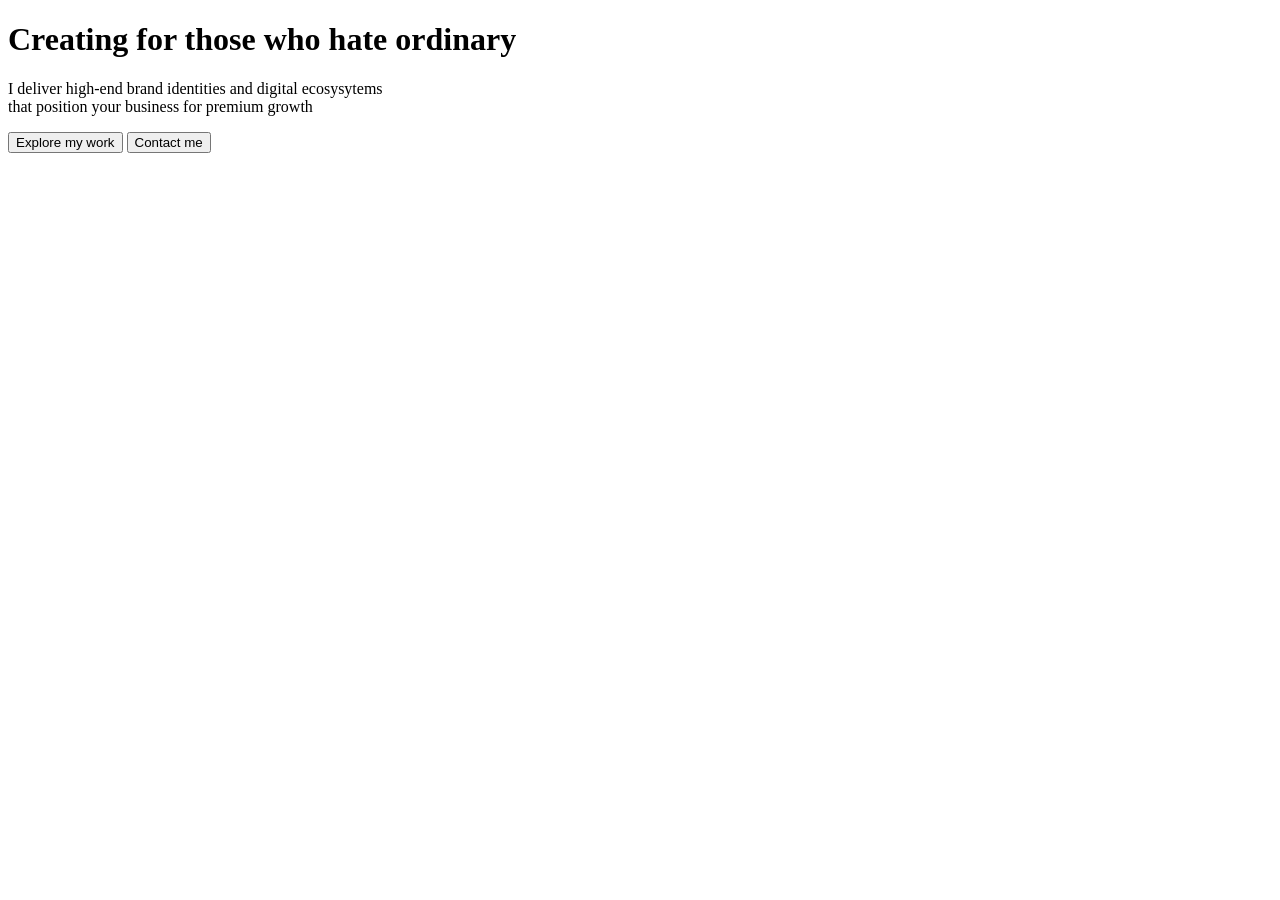
==== portofolio/index.html @ 99880be6 "1st_commit" ====
<!DOCTYPE html>
<html lang="en">

<head>
    <meta charset="UTF-8">
    <meta name="viewport" content="width=device-width, initial-scale=1.0">
    <title>Ogoti Abel</title>
</head>

<body>
    <h1>Creating for those who hate ordinary</h1>

    <p>I deliver high-end brand identities and digital ecosysytems<br>
        that position your business for premium growth</p>

    <button>Explore my work</button>
    <button>Contact me</button>
</body>

</html>
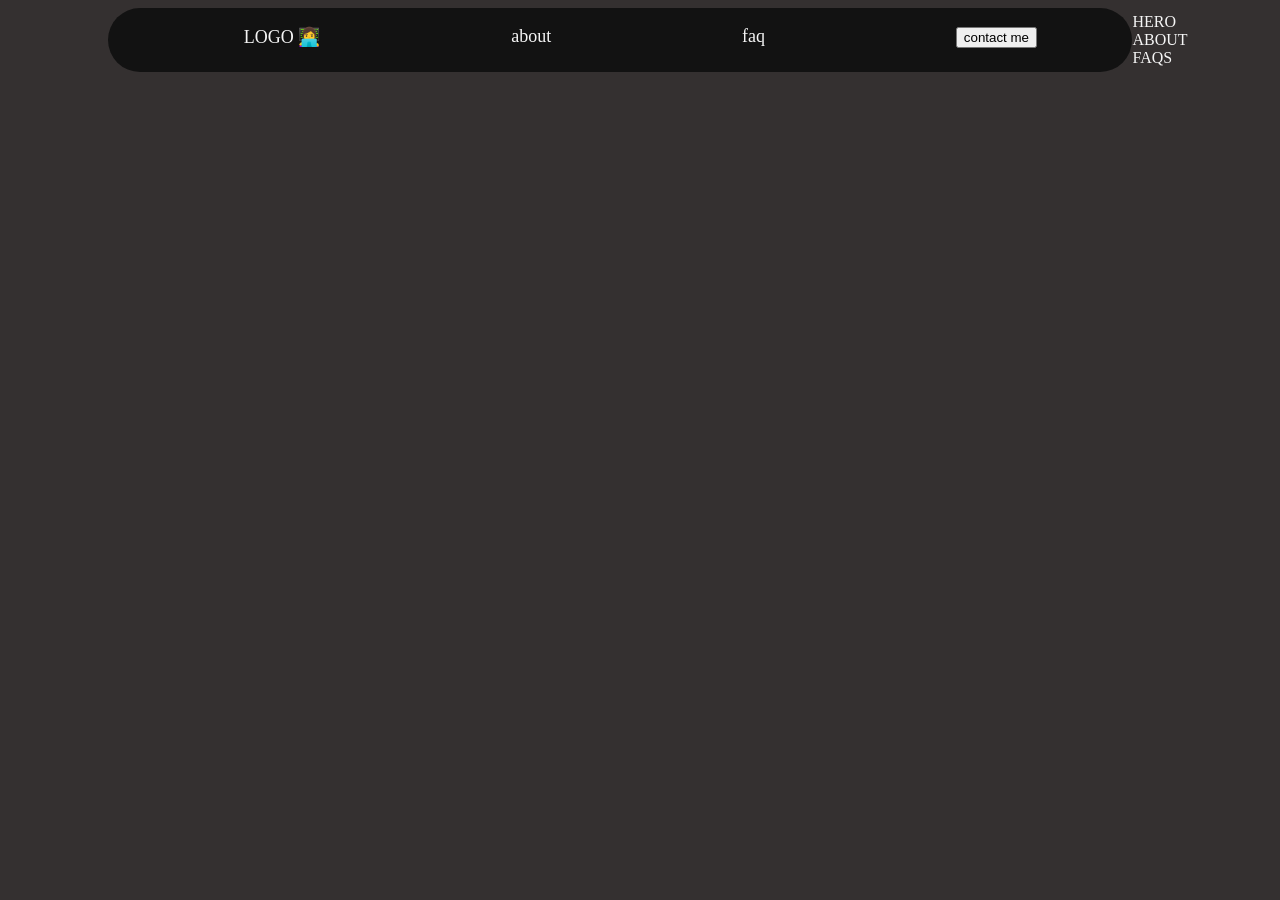
==== commit c30ede65: "starte on my portofolio" ====
--- a/portofolio/index.html
+++ b/portofolio/index.html
@@ -5,16 +5,22 @@
     <meta charset="UTF-8">
     <meta name="viewport" content="width=device-width, initial-scale=1.0">
     <title>Ogoti Abel</title>
+    <link rel="stylesheet" href="styles.css">
 </head>
 
 <body>
-    <h1>Creating for those who hate ordinary</h1>
-
-    <p>I deliver high-end brand identities and digital ecosysytems<br>
-        that position your business for premium growth</p>
-
-    <button>Explore my work</button>
-    <button>Contact me</button>
-</body>
+    <nav>
+        <ul>
+            <li>LOGO 👩‍💻</li>
+            <li>about</li>
+            <li>faq</li>
+            <li><button>contact me</button></li>
+        </ul>
+    </nav>
+    <main>
+        <section>HERO</section>
+        <section>ABOUT</section>
+        <section>FAQS</section>
+    </main>
 
 </html>
--- a/portofolio/styles.css
+++ b/portofolio/styles.css
@@ -0,0 +1,31 @@
+body {
+    background-color: rgb(52, 48, 48);
+    color: whitesmoke;
+    width: 100%;
+    display: flex;
+    justify-content: center;
+    align-items: center;
+}
+
+nav {
+    height: 4rem;
+    font-size: large;
+    width: 80%;
+    background-color: #121212;
+    border-radius: 2rem;
+
+    /*display: flex;
+    justify-content: space-around;
+    align-items: space-around;*/
+}
+
+li {
+    list-style: none;
+}
+
+ul {
+    display: flex;
+    justify-content: space-around;
+    align-content: center;
+    width: 100;
+}
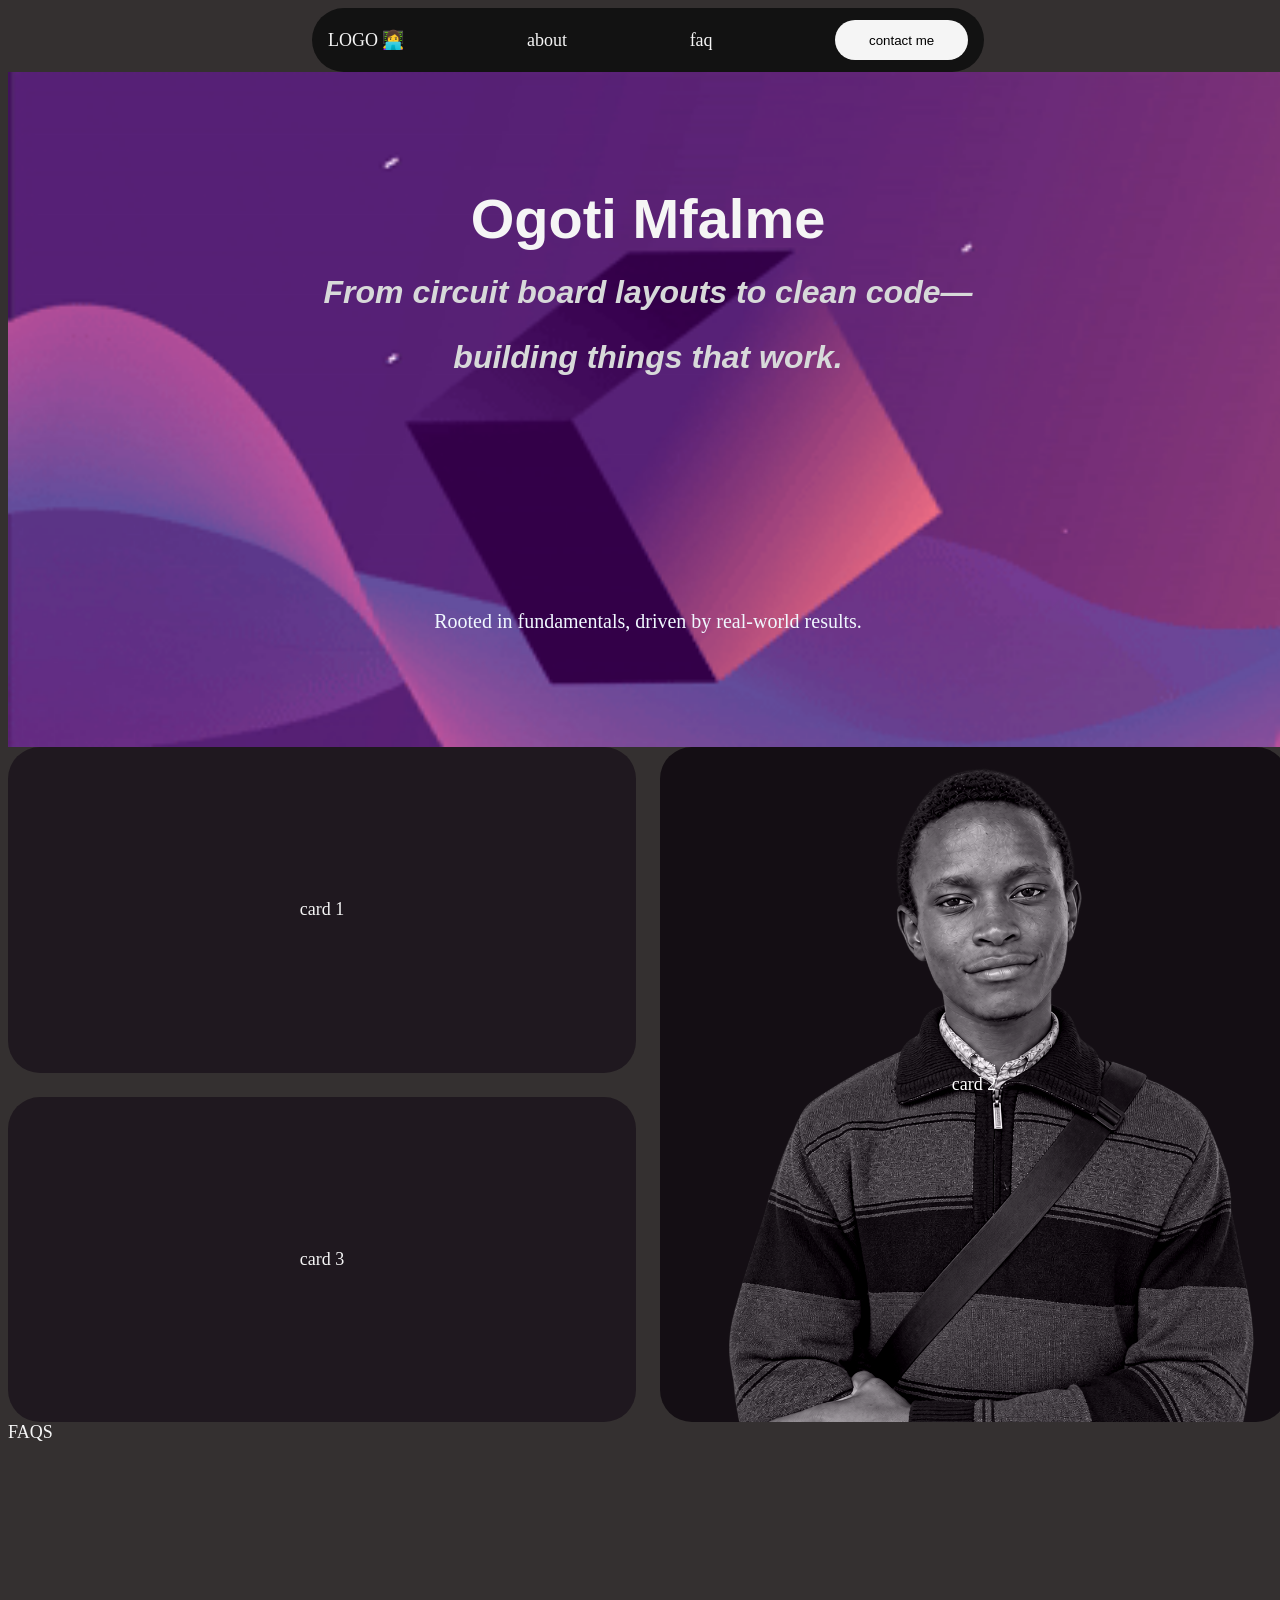
==== commit 5441285b: "made the layout" ====
--- a/portofolio/index.html
+++ b/portofolio/index.html
@@ -4,22 +4,31 @@
 <head>
     <meta charset="UTF-8">
     <meta name="viewport" content="width=device-width, initial-scale=1.0">
-    <title>Ogoti Abel</title>
+    <title>@electron</title>
     <link rel="stylesheet" href="styles.css">
 </head>
 
 <body>
-    <nav>
+    <nav class="padding-sm">
         <ul>
             <li>LOGO 👩‍💻</li>
             <li>about</li>
             <li>faq</li>
-            <li><button>contact me</button></li>
+            <li><button class="btn padding-sm">contact me</button></li>
         </ul>
     </nav>
     <main>
-        <section>HERO</section>
-        <section>ABOUT</section>
+        <section class="hero">
+            <h1>Ogoti Mfalme <br> <span class="catch-phrase">From circuit board layouts to clean code—building things
+                    that work.</span></h1>
+            <h3>Rooted in fundamentals, driven by real-world results.</h3>
+        </section>
+
+        <section class="about">
+            <div class="card card1">card 1</div>
+            <div class="card card2">card 2</div>
+            <div class="card card3">card 3</div>
+        </section>
         <section>FAQS</section>
     </main>
 
--- a/portofolio/styles.css
+++ b/portofolio/styles.css
@@ -1,31 +1,146 @@
 body {
     background-color: rgb(52, 48, 48);
     color: whitesmoke;
+    font-size: 18px;
     width: 100%;
+    display: flex;
+    flex-direction: column;
+    justify-content: center;
+    align-items: center;
+    box-sizing: border-box;
+}
+
+nav {
+    height: 3rem;
+    width: 40rem;
+    background-color: #121212;
+    border-radius: 2rem;
+
+    /*display: flex;
+    justify-content: space-around;
+    align-items: space-around;?*/
+}
+
+li {
+    list-style: none;
+    height: 100%;
     display: flex;
     justify-content: center;
     align-items: center;
 }
 
-nav {
-    height: 4rem;
-    font-size: large;
-    width: 80%;
-    background-color: #121212;
-    border-radius: 2rem;
-
-    /*display: flex;
-    justify-content: space-around;
-    align-items: space-around;*/
+ul {
+    display: flex;
+    justify-content: space-between;
+    align-items: center;
+    width: 100;
+    height: 100%;
+    margin: 0;
+    padding: 0;
 }
 
-li {
-    list-style: none;
+main {
+    display: flex;
+    flex-direction: column;
+    justify-content: center;
+    align-items: center;
+    min-height: 100vh;
+    width: 100vw;
 }
 
-ul {
+section {
+    width: 100%;
+    height: 75vh;
+}
+
+.btn {
+    background-color: #f5f5f5;
+    width: 8.3rem;
+    height: 2.5rem;
+    border-radius: 999px;
+    border: none;
+
+}
+
+.btn:hoover {
+    background-color: whitesmoke;
+}
+
+.btn:active {
+    background-color: whitesmoke;
+}
+
+.padding-sm {
+    padding-inline: 16px;
+    padding-block: 8px;
+}
+
+.hero {
+    background-image: url("assets/hero_background.gif");
+    background-size: cover;
+    background-repeat: no-repeat;
     display: flex;
+    flex-direction: column;
     justify-content: space-around;
-    align-content: center;
-    width: 100;
+    align-items: center;
+}
+
+h1 {
+    font-size: 56px;
+    font-weight: 800;
+    font-family: Impact, Haettenschweiler, 'Arial Narrow Bold', sans-serif;
+    margin: 0;
+    width: 48rem;
+    text-align: center;
+}
+
+.catch-phrase {
+    font-size: 32px;
+    font-weight: 600;
+    color: rgb(215, 217, 217);
+    /*font-family: cursive;*/
+    font-style: italic;
+    margin: 0;
+}
+
+h3 {
+    font-size: 20px;
+    font-weight: 400;
+    color: aliceblue;
+    margin: 0;
+    text-align: center;
+}
+
+/* grid */
+.about {
+    width: 70m;
+    display: grid;
+    grid-template-columns: 1fr 1fr;
+    column-gap: 1.5rem;
+    row-gap: 1.5rem;
+    max-width: 1400px;
+    margin: 0 auto;
+    border: #662c2c;
+}
+
+.card {
+    height: 100%;
+    width: 100%;
+    border-radius: 2rem;
+    background-color: rgb(31, 24, 31);
+    font-size: 18px;
+    display: flex;
+    justify-content: center;
+    align-items: center;
+}
+
+.card2 {
+    grid-column: 2;
+    grid-row: 1/ span 2;
+    background-image: url("assets/card2_pic.png");
+    background-size: cover;
+    background-repeat: no-repeat;
+    background-blend-mode: luminosity;
+    background-color: rgb(31, 24, 31);
+    filter: grayscale(30%) contrast(110%);
 }
